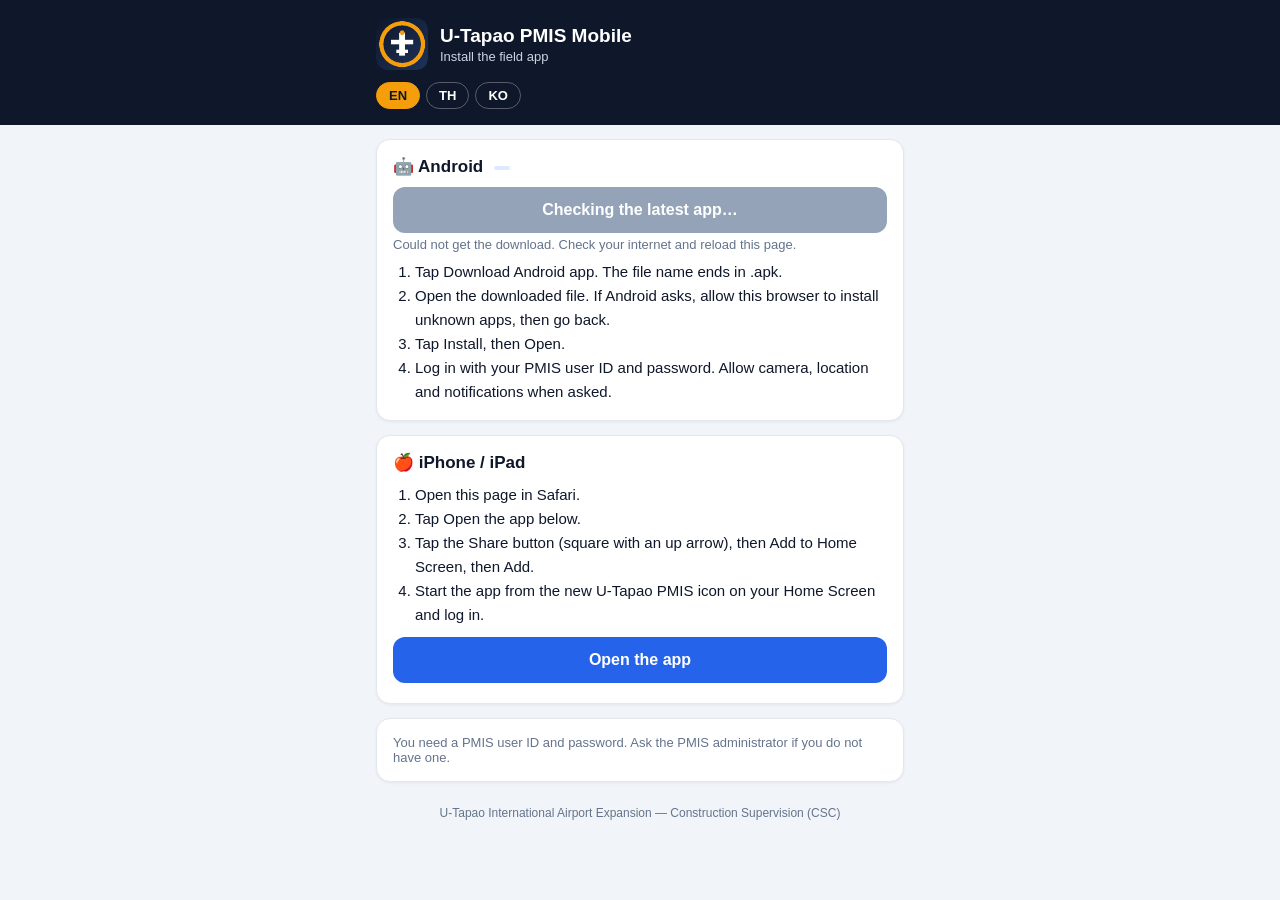
==== install.html @ bc4a31ca "U-Tapao PMIS mobile web app 0.9.3-w4 (source: utapao-pmis 017cd09 mobile_app/www + pages)" ====
<!doctype html>
<html lang="en">
<head>
<meta charset="utf-8">
<meta name="viewport" content="width=device-width, initial-scale=1">
<meta name="theme-color" content="#0f172a">
<title>Install U-Tapao PMIS Mobile</title>
<link rel="icon" type="image/png" href="./assets/icon-192.png">
<!-- 설치 안내 페이지 (2026-11-21): 매뉴얼 QR 코드가 가리키는 고정 주소.
     Android = 서버 getAppUpdate(로그인 불필요)가 알려 주는 최신 APK 로 연결 / iPhone = Safari 홈 화면 추가 안내.
     원본: utapao-pmis 저장소 mobile_app/pages/install.html → mobile_app/tools/publish_pages.js 로 GitHub Pages 에 게시 -->
<style>
  :root { --navy: #0f172a; --primary: #2563eb; --green: #16a34a; --amber: #f59e0b; --text: #0f172a; --muted: #64748b; --border: #cbd5e1; }
  * { box-sizing: border-box; }
  body { margin: 0; font-family: -apple-system, 'Segoe UI', 'Leelawadee UI', Tahoma, 'Malgun Gothic', sans-serif; background: #f1f5f9; color: var(--text); }
  header { background: var(--navy); color: #fff; padding: 18px 16px 16px; }
  .wrap { max-width: 560px; margin: 0 auto; padding: 0 16px; }
  .top { display: flex; align-items: center; gap: 12px; }
  .top img { width: 52px; height: 52px; border-radius: 12px; }
  h1 { font-size: 19px; margin: 0; }
  .sub { font-size: 13px; color: #cbd5e1; margin-top: 2px; }
  .langs { margin-top: 12px; display: flex; gap: 6px; }
  .langs button { border: 1px solid rgba(255,255,255,.3); background: transparent; color: #fff; border-radius: 999px; padding: 5px 12px; font-weight: 700; font-size: 13px; cursor: pointer; }
  .langs button.on { background: var(--amber); border-color: var(--amber); color: var(--navy); }
  .card { background: #fff; border: 1px solid #e2e8f0; border-radius: 14px; padding: 16px; margin: 14px 0; box-shadow: 0 1px 3px rgba(15,23,42,.06); }
  .card h2 { font-size: 17px; margin: 0 0 10px; }
  .card.mine { border: 2px solid var(--primary); }
  .btn { display: block; width: 100%; text-align: center; text-decoration: none; border: 0; border-radius: 12px; padding: 14px; font-size: 16px; font-weight: 800; color: #fff; background: var(--green); margin: 10px 0 4px; }
  .btn.blue { background: var(--primary); }
  .btn.off { background: #94a3b8; pointer-events: none; }
  ol { padding-left: 22px; margin: 8px 0 0; line-height: 1.6; font-size: 15px; }
  .muted { color: var(--muted); font-size: 13px; }
  .warn { background: #fef3c7; border: 1px solid #fcd34d; color: #78350f; border-radius: 10px; padding: 10px 12px; font-size: 14px; margin-bottom: 10px; }
  .badge { display: inline-block; font-size: 12px; font-weight: 800; background: #dbeafe; color: #1e40af; border-radius: 999px; padding: 2px 8px; margin-left: 6px; vertical-align: middle; }
  footer { text-align: center; color: var(--muted); font-size: 12px; padding: 10px 16px 28px; }
</style>
</head>
<body>
<header><div class="wrap">
  <div class="top"><img src="./assets/icon-192.png" alt=""><div><h1 data-t="title"></h1><div class="sub" data-t="sub"></div></div></div>
  <div class="langs"><button data-l="en">EN</button><button data-l="th">TH</button><button data-l="ko">KO</button></div>
</div></header>
<main class="wrap">
  <section class="card" id="cardAndroid">
    <h2>🤖 Android <span class="badge" id="apkVer"></span></h2>
    <a class="btn off" id="apkBtn" href="#" data-t="apk_loading"></a>
    <div class="muted" id="apkNote"></div>
    <ol><li data-t="a1"></li><li data-t="a2"></li><li data-t="a3"></li><li data-t="a4"></li></ol>
  </section>
  <section class="card" id="cardIos">
    <h2>🍎 iPhone / iPad</h2>
    <div class="warn" id="notSafari" hidden data-t="not_safari"></div>
    <ol><li data-t="i1"></li><li data-t="i2"></li><li data-t="i3"></li><li data-t="i4"></li></ol>
    <a class="btn blue" href="./" data-t="open_app"></a>
  </section>
  <section class="card">
    <div class="muted" data-t="account"></div>
  </section>
</main>
<footer>U-Tapao International Airport Expansion — Construction Supervision (CSC)</footer>
<script>
(function () {
  var API = 'https://script.google.com/macros/s/AKfycbxGK9FsMM-Lq3-pBFQAmjmYzoQURa9MR9hfklozXayVDDsvkzh0oXe35wPzkzR5tfQS/exec';
  var D = {
    en: { title: 'U-Tapao PMIS Mobile', sub: 'Install the field app', apk_loading: 'Checking the latest app…', apk_btn: 'Download Android app', apk_fail: 'Could not get the download. Check your internet and reload this page.',
      a1: 'Tap Download Android app. The file name ends in .apk.', a2: 'Open the downloaded file. If Android asks, allow this browser to install unknown apps, then go back.', a3: 'Tap Install, then Open.', a4: 'Log in with your PMIS user ID and password. Allow camera, location and notifications when asked.',
      not_safari: 'Open this page in Safari. Other browsers on iPhone cannot add the app to the Home Screen.',
      i1: 'Open this page in Safari.', i2: 'Tap Open the app below.', i3: 'Tap the Share button (square with an up arrow), then Add to Home Screen, then Add.', i4: 'Start the app from the new U-Tapao PMIS icon on your Home Screen and log in.',
      open_app: 'Open the app', account: 'You need a PMIS user ID and password. Ask the PMIS administrator if you do not have one.' },
    th: { title: 'U-Tapao PMIS Mobile', sub: 'ติดตั้งแอปหน้างาน', apk_loading: 'กำลังตรวจสอบแอปล่าสุด…', apk_btn: 'ดาวน์โหลดแอป Android', apk_fail: 'ดาวน์โหลดไม่ได้ ตรวจสอบอินเทอร์เน็ตแล้วโหลดหน้านี้ใหม่',
      a1: 'แตะ ดาวน์โหลดแอป Android ไฟล์จะลงท้ายด้วย .apk', a2: 'เปิดไฟล์ที่ดาวน์โหลด หาก Android ถาม ให้อนุญาตให้เบราว์เซอร์นี้ติดตั้งแอปที่ไม่รู้จัก แล้วกดย้อนกลับ', a3: 'แตะ ติดตั้ง แล้วแตะ เปิด', a4: 'เข้าสู่ระบบด้วยรหัสผู้ใช้และรหัสผ่าน PMIS และอนุญาตกล้อง ตำแหน่ง และการแจ้งเตือนเมื่อระบบถาม',
      not_safari: 'กรุณาเปิดหน้านี้ใน Safari เบราว์เซอร์อื่นบน iPhone ไม่สามารถเพิ่มแอปไว้ที่หน้าจอโฮมได้',
      i1: 'เปิดหน้านี้ใน Safari', i2: 'แตะ เปิดแอป ด้านล่าง', i3: 'แตะปุ่มแชร์ (สี่เหลี่ยมมีลูกศรชี้ขึ้น) แล้วแตะ เพิ่มไปยังหน้าจอโฮม แล้วแตะ เพิ่ม', i4: 'เปิดแอปจากไอคอน U-Tapao PMIS ที่หน้าจอโฮม แล้วเข้าสู่ระบบ',
      open_app: 'เปิดแอป', account: 'ต้องมีรหัสผู้ใช้และรหัสผ่าน PMIS หากยังไม่มี ให้ติดต่อผู้ดูแลระบบ PMIS' },
    ko: { title: 'U-Tapao PMIS 모바일', sub: '현장 앱 설치', apk_loading: '최신 앱 확인 중…', apk_btn: 'Android 앱 내려받기', apk_fail: '내려받기 주소를 가져오지 못했습니다. 인터넷 연결을 확인하고 이 페이지를 새로 고치세요.',
      a1: 'Android 앱 내려받기를 누릅니다. 파일 이름은 .apk 로 끝납니다.', a2: '내려받은 파일을 엽니다. Android 가 물으면 이 브라우저의 알 수 없는 앱 설치를 허용하고 뒤로 갑니다.', a3: '설치 → 열기를 누릅니다.', a4: 'PMIS 아이디와 비밀번호로 로그인하고, 카메라·위치·알림 권한을 허용합니다.',
      not_safari: '이 페이지를 Safari 로 여세요. iPhone 의 다른 브라우저로는 홈 화면에 앱을 추가할 수 없습니다.',
      i1: '이 페이지를 Safari 로 엽니다.', i2: '아래 앱 열기를 누릅니다.', i3: '공유 버튼(네모에 위쪽 화살표) → 홈 화면에 추가 → 추가를 누릅니다.', i4: '홈 화면에 생긴 U-Tapao PMIS 아이콘으로 앱을 열고 로그인합니다.',
      open_app: '앱 열기', account: 'PMIS 아이디와 비밀번호가 필요합니다. 없으면 PMIS 관리자에게 요청하세요.' }
  };
  var ua = navigator.userAgent || '';
  var isIos = /iPhone|iPad|iPod/.test(ua) || (navigator.platform === 'MacIntel' && navigator.maxTouchPoints > 1);
  var isAndroid = /Android/i.test(ua);
  var isSafari = isIos && !/CriOS|FxiOS|EdgiOS|OPiOS|Line\//i.test(ua);
  var lang = (navigator.language || 'en').slice(0, 2);
  try { lang = localStorage.getItem('pmis_install_lang') || lang; } catch (e) {}
  if (!D[lang]) lang = 'en';
  var apk = null, apkFailed = false;

  function render() {
    var t = D[lang];
    document.documentElement.lang = lang;
    document.querySelectorAll('[data-t]').forEach(function (el) { var k = el.getAttribute('data-t'); if (t[k]) el.textContent = t[k]; });
    document.querySelectorAll('[data-l]').forEach(function (b) { b.classList.toggle('on', b.getAttribute('data-l') === lang); });
    var btn = document.getElementById('apkBtn');
    if (apk) { btn.textContent = t.apk_btn; btn.href = apk.url; btn.classList.remove('off'); document.getElementById('apkVer').textContent = 'v' + apk.versionName; }
    document.getElementById('apkNote').textContent = apkFailed ? t.apk_fail : '';
    document.getElementById('notSafari').hidden = !(isIos && !isSafari);
  }
  // 내 휴대폰 종류를 위에, 강조 표시
  var main = document.querySelector('main');
  if (isIos) { main.insertBefore(document.getElementById('cardIos'), main.firstChild); document.getElementById('cardIos').classList.add('mine'); }
  else if (isAndroid) document.getElementById('cardAndroid').classList.add('mine');
  document.querySelectorAll('[data-l]').forEach(function (b) {
    b.addEventListener('click', function () { lang = b.getAttribute('data-l'); try { localStorage.setItem('pmis_install_lang', lang); } catch (e) {} render(); });
  });
  render();
  fetch(API, { method: 'POST', headers: { 'Content-Type': 'text/plain;charset=utf-8' }, body: JSON.stringify({ source: 'PMIS_MOBILE_APP', action: 'getAppUpdate', payload: { from: 'install-page' } }) })
    .then(function (r) { return r.json(); })
    .then(function (j) { if (j && j.apk && j.apk.url) apk = j.apk; else apkFailed = true; render(); })
    .catch(function () { apkFailed = true; render(); });
})();
</script>
</body>
</html>
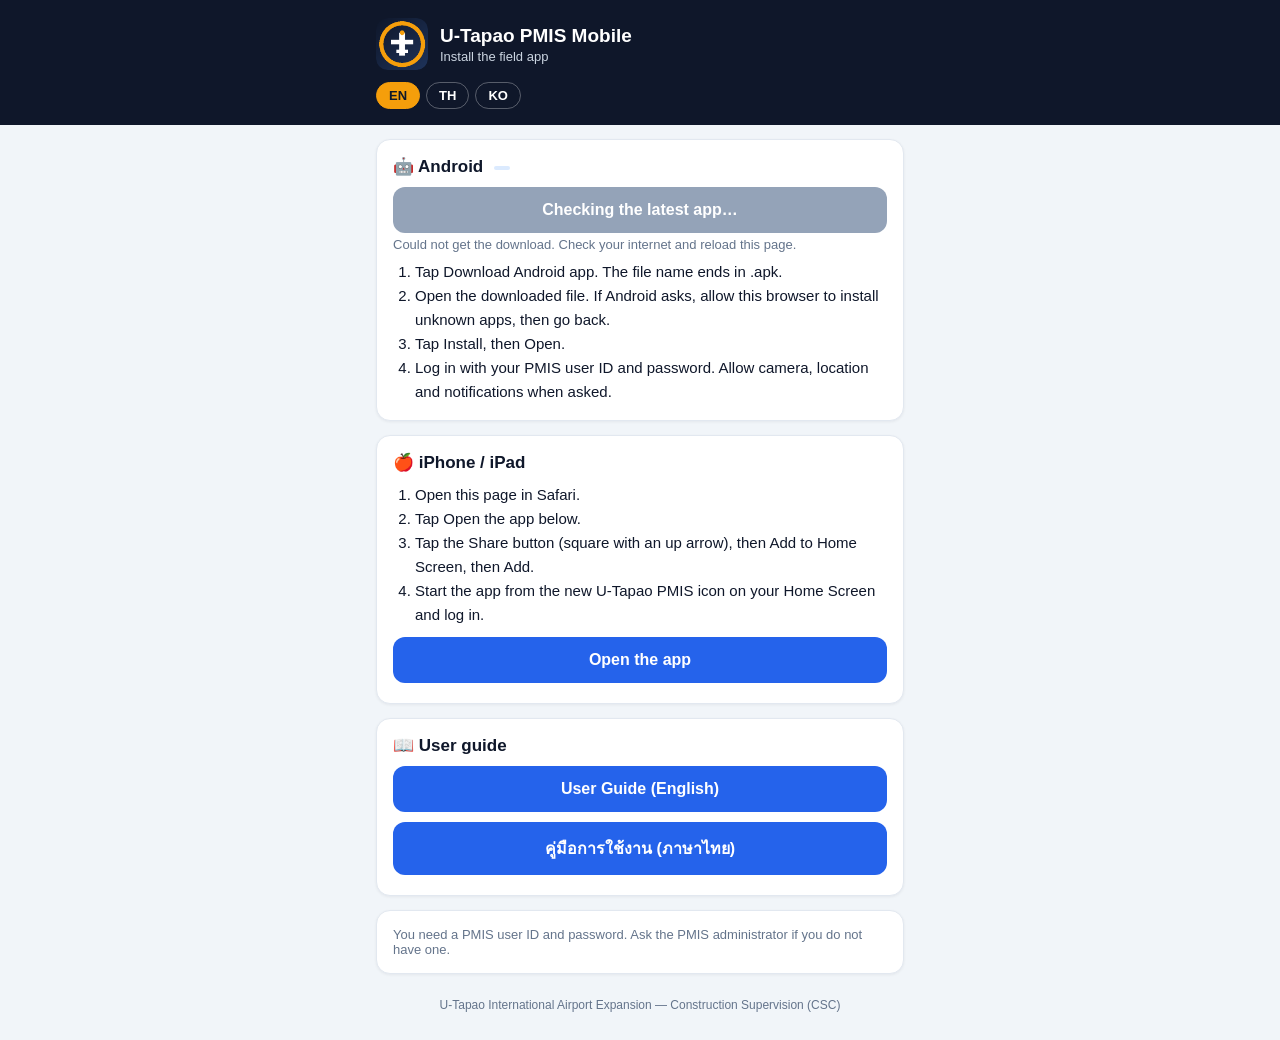
==== commit d0e77e4e: "U-Tapao PMIS mobile web app 0.9.3-w4 (source: utapao-pmis 4c7021d mobile_app/www + pages)" ====
--- a/install.html
+++ b/install.html
@@ -54,6 +54,11 @@
     <a class="btn blue" href="./" data-t="open_app"></a>
   </section>
   <section class="card">
+    <h2>📖 <span data-t="guide"></span></h2>
+    <a class="btn blue" href="./manual/en.html">User Guide (English)</a>
+    <a class="btn blue" href="./manual/th.html">คู่มือการใช้งาน (ภาษาไทย)</a>
+  </section>
+  <section class="card">
     <div class="muted" data-t="account"></div>
   </section>
 </main>
@@ -66,17 +71,17 @@
       a1: 'Tap Download Android app. The file name ends in .apk.', a2: 'Open the downloaded file. If Android asks, allow this browser to install unknown apps, then go back.', a3: 'Tap Install, then Open.', a4: 'Log in with your PMIS user ID and password. Allow camera, location and notifications when asked.',
       not_safari: 'Open this page in Safari. Other browsers on iPhone cannot add the app to the Home Screen.',
       i1: 'Open this page in Safari.', i2: 'Tap Open the app below.', i3: 'Tap the Share button (square with an up arrow), then Add to Home Screen, then Add.', i4: 'Start the app from the new U-Tapao PMIS icon on your Home Screen and log in.',
-      open_app: 'Open the app', account: 'You need a PMIS user ID and password. Ask the PMIS administrator if you do not have one.' },
+      open_app: 'Open the app', guide: 'User guide', account: 'You need a PMIS user ID and password. Ask the PMIS administrator if you do not have one.' },
     th: { title: 'U-Tapao PMIS Mobile', sub: 'ติดตั้งแอปหน้างาน', apk_loading: 'กำลังตรวจสอบแอปล่าสุด…', apk_btn: 'ดาวน์โหลดแอป Android', apk_fail: 'ดาวน์โหลดไม่ได้ ตรวจสอบอินเทอร์เน็ตแล้วโหลดหน้านี้ใหม่',
       a1: 'แตะ ดาวน์โหลดแอป Android ไฟล์จะลงท้ายด้วย .apk', a2: 'เปิดไฟล์ที่ดาวน์โหลด หาก Android ถาม ให้อนุญาตให้เบราว์เซอร์นี้ติดตั้งแอปที่ไม่รู้จัก แล้วกดย้อนกลับ', a3: 'แตะ ติดตั้ง แล้วแตะ เปิด', a4: 'เข้าสู่ระบบด้วยรหัสผู้ใช้และรหัสผ่าน PMIS และอนุญาตกล้อง ตำแหน่ง และการแจ้งเตือนเมื่อระบบถาม',
       not_safari: 'กรุณาเปิดหน้านี้ใน Safari เบราว์เซอร์อื่นบน iPhone ไม่สามารถเพิ่มแอปไว้ที่หน้าจอโฮมได้',
       i1: 'เปิดหน้านี้ใน Safari', i2: 'แตะ เปิดแอป ด้านล่าง', i3: 'แตะปุ่มแชร์ (สี่เหลี่ยมมีลูกศรชี้ขึ้น) แล้วแตะ เพิ่มไปยังหน้าจอโฮม แล้วแตะ เพิ่ม', i4: 'เปิดแอปจากไอคอน U-Tapao PMIS ที่หน้าจอโฮม แล้วเข้าสู่ระบบ',
-      open_app: 'เปิดแอป', account: 'ต้องมีรหัสผู้ใช้และรหัสผ่าน PMIS หากยังไม่มี ให้ติดต่อผู้ดูแลระบบ PMIS' },
+      open_app: 'เปิดแอป', guide: 'คู่มือการใช้งาน', account: 'ต้องมีรหัสผู้ใช้และรหัสผ่าน PMIS หากยังไม่มี ให้ติดต่อผู้ดูแลระบบ PMIS' },
     ko: { title: 'U-Tapao PMIS 모바일', sub: '현장 앱 설치', apk_loading: '최신 앱 확인 중…', apk_btn: 'Android 앱 내려받기', apk_fail: '내려받기 주소를 가져오지 못했습니다. 인터넷 연결을 확인하고 이 페이지를 새로 고치세요.',
       a1: 'Android 앱 내려받기를 누릅니다. 파일 이름은 .apk 로 끝납니다.', a2: '내려받은 파일을 엽니다. Android 가 물으면 이 브라우저의 알 수 없는 앱 설치를 허용하고 뒤로 갑니다.', a3: '설치 → 열기를 누릅니다.', a4: 'PMIS 아이디와 비밀번호로 로그인하고, 카메라·위치·알림 권한을 허용합니다.',
       not_safari: '이 페이지를 Safari 로 여세요. iPhone 의 다른 브라우저로는 홈 화면에 앱을 추가할 수 없습니다.',
       i1: '이 페이지를 Safari 로 엽니다.', i2: '아래 앱 열기를 누릅니다.', i3: '공유 버튼(네모에 위쪽 화살표) → 홈 화면에 추가 → 추가를 누릅니다.', i4: '홈 화면에 생긴 U-Tapao PMIS 아이콘으로 앱을 열고 로그인합니다.',
-      open_app: '앱 열기', account: 'PMIS 아이디와 비밀번호가 필요합니다. 없으면 PMIS 관리자에게 요청하세요.' }
+      open_app: '앱 열기', guide: '사용 설명서', account: 'PMIS 아이디와 비밀번호가 필요합니다. 없으면 PMIS 관리자에게 요청하세요.' }
   };
   var ua = navigator.userAgent || '';
   var isIos = /iPhone|iPad|iPod/.test(ua) || (navigator.platform === 'MacIntel' && navigator.maxTouchPoints > 1);
